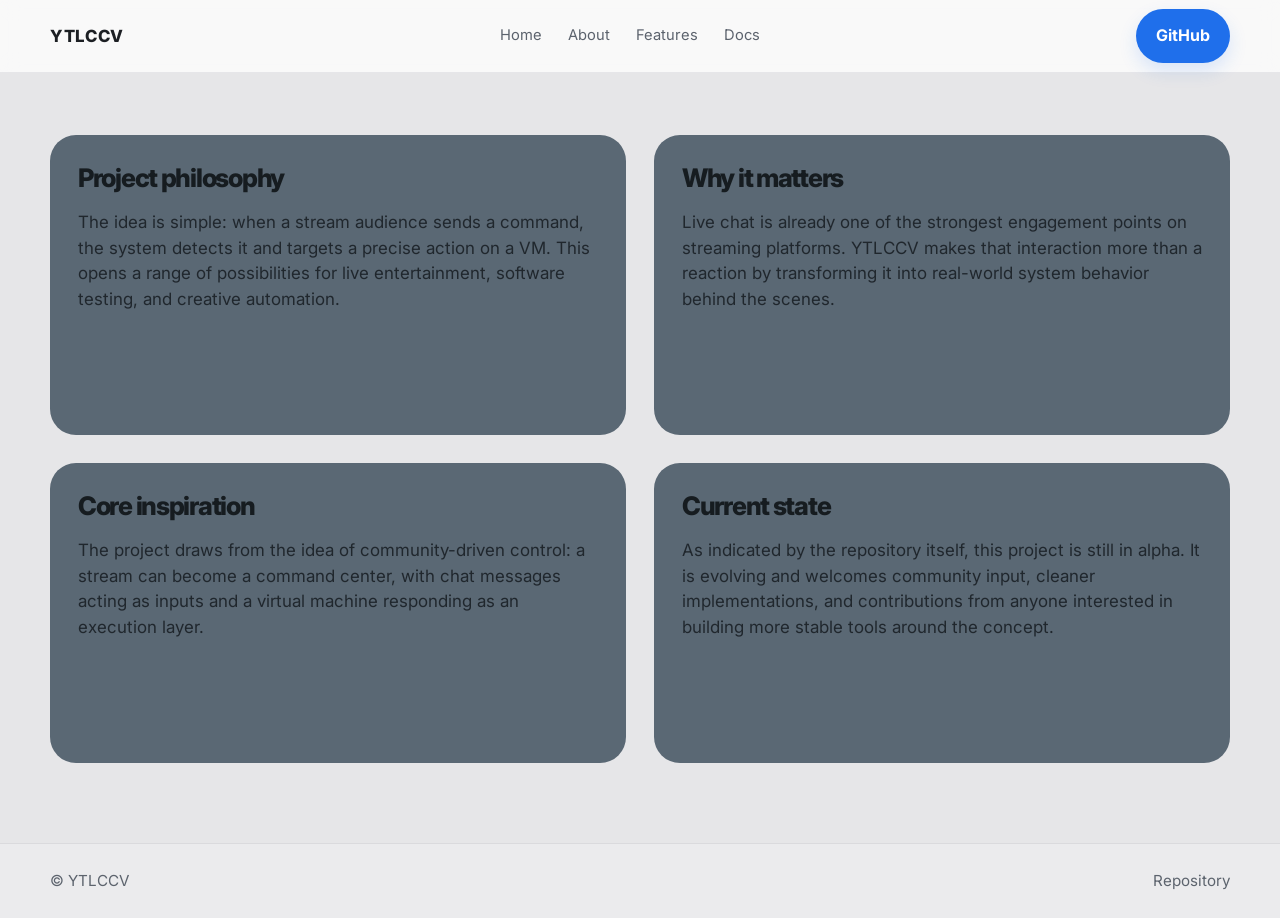
==== about.html @ c284165e "Creating base website structure with HTML, CSS, and JavaScript files." ====
<!DOCTYPE html>
<html lang="en">
  <head>
    <meta charset="UTF-8" />
    <meta name="viewport" content="width=device-width, initial-scale=1.0" />
    <meta name="description" content="About YTLCCV and the concept behind using YouTube live chat commands to control a virtual machine." />
    <title>About | YTLCCV</title>
    <link rel="preconnect" href="https://fonts.googleapis.com" />
    <link rel="preconnect" href="https://fonts.gstatic.com" crossorigin />
    <link href="https://fonts.googleapis.com/css2?family=Inter:wght@400;500;600;700;800&display=swap" rel="stylesheet" />
    <link rel="stylesheet" href="styles.css" />
  </head>
  <body>
    <header class="site-header muted-header">
      <div class="container nav">
        <div class="brand">YTLCCV</div>
        <nav class="nav-links" aria-label="Main navigation">
          <a href="index.html">Home</a>
          <a href="about.html">About</a>
          <a href="features.html">Features</a>
          <a href="docs.html">Docs</a>
        </nav>
        <a class="button button-primary" href="https://github.com/devffin/youtube-live-chat-commands-to-virtualbox-control" target="_blank" rel="noreferrer">GitHub</a>
      </div>
    </header>

    <main class="page-shell">
      <div class="container about-grid">
        <article class="feature-card feature-card-strong">
          <h3>Project philosophy</h3>
          <p>
            The idea is simple: when a stream audience sends a command, the system detects it and targets a precise action on a VM. This opens a range of possibilities for live entertainment, software testing, and creative automation.
          </p>
        </article>

        <article class="feature-card feature-card-strong">
          <h3>Why it matters</h3>
          <p>
            Live chat is already one of the strongest engagement points on streaming platforms. YTLCCV makes that interaction more than a reaction by transforming it into real-world system behavior behind the scenes.
          </p>
        </article>

        <article class="feature-card feature-card-strong">
          <h3>Core inspiration</h3>
          <p>
            The project draws from the idea of community-driven control: a stream can become a command center, with chat messages acting as inputs and a virtual machine responding as an execution layer.
          </p>
        </article>

        <article class="feature-card feature-card-strong">
          <h3>Current state</h3>
          <p>
            As indicated by the repository itself, this project is still in alpha. It is evolving and welcomes community input, cleaner implementations, and contributions from anyone interested in building more stable tools around the concept.
          </p>
        </article>
      </div>
    </main>

    <footer class="site-footer">
      <div class="container footer-inner">
        <p>© <span id="year"></span> YTLCCV</p>
        <a href="https://github.com/devffin/youtube-live-chat-commands-to-virtualbox-control" target="_blank" rel="noreferrer">Repository</a>
      </div>
    </footer>

    <script src="script.js"></script>
  </body>
</html>
---- styles.css ----
:root {
  --bg: #e6e6e8;
  --bg-soft: #f1f2f4;
  --surface: #fafafa;
  --card: #5a6874;
  --card-text: rgba(18, 23, 27, 0.94);
  --text: #1c1f23;
  --muted: #5c636d;
  --line: rgba(15, 23, 42, 0.08);
  --primary: #1f6feb;
  --primary-strong: #185ed0;
  --shadow: 0 12px 24px rgba(17, 24, 39, 0.06);
}

* {
  box-sizing: border-box;
}

html {
  scroll-behavior: smooth;
}

body {
  margin: 0;
  font-family: "Inter", sans-serif;
  background: var(--bg);
  color: var(--text);
  line-height: 1.6;
}

a {
  color: inherit;
  text-decoration: none;
}

img {
  display: block;
  max-width: 100%;
}

.container {
  width: min(1180px, calc(100% - 32px));
  margin: 0 auto;
}

.site-header {
  position: sticky;
  top: 0;
  z-index: 5;
  background: rgba(255, 255, 255, 0.72);
  border-bottom: 1px solid var(--line);
  backdrop-filter: blur(10px);
}

.muted-header {
  background: rgba(255, 255, 255, 0.74);
}

.nav {
  display: flex;
  align-items: center;
  justify-content: space-between;
  min-height: 72px;
  gap: 20px;
}

.brand {
  font-weight: 800;
  font-size: 1.05rem;
  letter-spacing: 0.04em;
}

.nav-links {
  display: flex;
  align-items: center;
  gap: 26px;
  color: var(--muted);
  font-size: 0.92rem;
}

.nav-links a:hover,
.nav-links a:focus-visible {
  color: var(--text);
}

.button {
  display: inline-flex;
  align-items: center;
  justify-content: center;
  border-radius: 999px;
  padding: 0.8rem 1.2rem;
  border: 1px solid transparent;
  font-weight: 700;
  transition: transform 0.2s ease;
}

.button:hover,
.button:focus-visible {
  transform: translateY(-1px);
}

.button-primary {
  background: var(--primary);
  color: #fff;
  box-shadow: 0 8px 18px rgba(31, 111, 235, 0.15);
}

.page-shell {
  padding: 42px 0 80px;
}

.intro-block {
  padding: 8px 0 18px;
}

.eyebrow {
  margin: 0 0 14px;
  color: var(--muted);
  text-transform: uppercase;
  letter-spacing: 0.1em;
  font-size: 0.72rem;
  font-weight: 700;
}

h1 {
  margin: 0;
  font-size: clamp(2.3rem, 4vw, 3.8rem);
  line-height: 1.06;
  letter-spacing: -0.06em;
  max-width: 760px;
}

.lead {
  margin: 18px 0 0;
  max-width: 740px;
  color: var(--muted);
  font-size: 1.1rem;
}

.card-grid,
.about-grid {
  display: grid;
  grid-template-columns: repeat(2, minmax(0, 1fr));
  gap: 28px 28px;
  margin-top: 20px;
}

.feature-card {
  background: var(--card);
  border-radius: 26px;
  min-height: 270px;
  padding: 28px 28px 22px;
  box-shadow: none;
  display: flex;
  flex-direction: column;
  justify-content: flex-start;
}

.feature-card-strong {
  min-height: 300px;
}

.feature-card h3 {
  margin: 0 0 18px;
  font-size: clamp(1.6rem, 2vw, 2rem);
  line-height: 1.15;
  letter-spacing: -0.05em;
  color: var(--card-text);
  font-weight: 800;
}

.feature-card p {
  margin: 0;
  color: rgba(18, 23, 27, 0.8);
  font-size: 1.06rem;
  line-height: 1.5;
}

.site-footer {
  border-top: 1px solid var(--line);
  background: rgba(255, 255, 255, 0.2);
}

.footer-inner {
  min-height: 74px;
  display: flex;
  align-items: center;
  justify-content: space-between;
  gap: 16px;
  color: var(--muted);
  font-size: 0.95rem;
}

@media (max-width: 820px) {
  .nav {
    flex-wrap: wrap;
    justify-content: center;
    padding: 18px 0;
  }

  .nav-links {
    order: 3;
    width: 100%;
    justify-content: center;
    flex-wrap: wrap;
  }

  .card-grid,
  .about-grid {
    grid-template-columns: 1fr;
  }

  .feature-card {
    min-height: initial;
  }

  .footer-inner {
    flex-direction: column;
    justify-content: center;
    padding: 18px 0;
  }
}
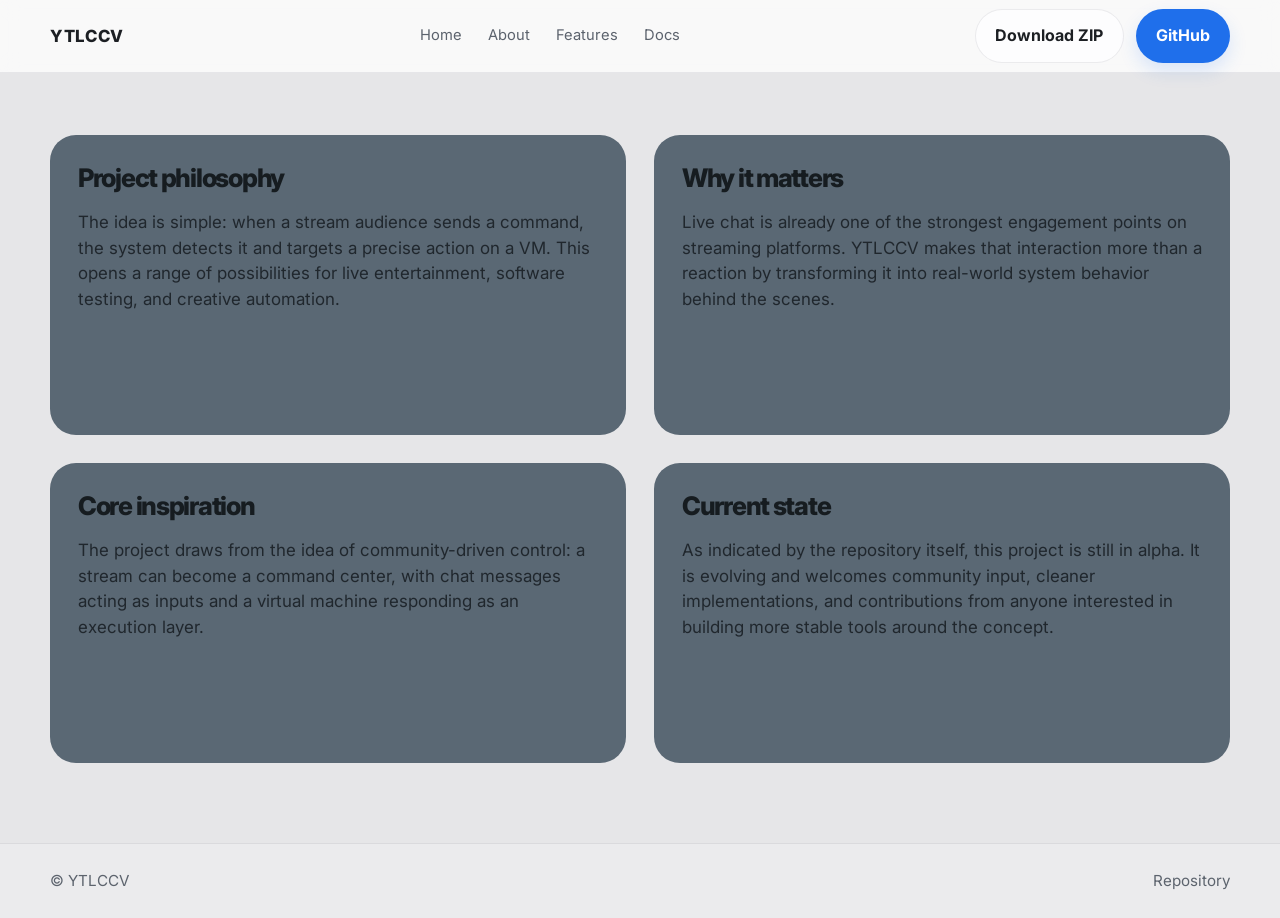
==== commit f70035b4: "Added a button to download the zip file of the project." ====
--- a/about.html
+++ b/about.html
@@ -20,7 +20,10 @@
           <a href="features.html">Features</a>
           <a href="docs.html">Docs</a>
         </nav>
-        <a class="button button-primary" href="https://github.com/devffin/youtube-live-chat-commands-to-virtualbox-control" target="_blank" rel="noreferrer">GitHub</a>
+        <div class="header-actions">
+          <a class="button button-secondary" href="https://github.com/devffin/youtube-live-chat-commands-to-virtualbox-control/archive/refs/heads/main.zip" download="ytlccv-source.zip" target="_blank" rel="noreferrer">Download ZIP</a>
+          <a class="button button-primary" href="https://github.com/devffin/youtube-live-chat-commands-to-virtualbox-control" target="_blank" rel="noreferrer">GitHub</a>
+        </div>
       </div>
     </header>
 
--- a/styles.css
+++ b/styles.css
@@ -99,10 +99,22 @@
   transform: translateY(-1px);
 }
 
+.header-actions {
+  display: flex;
+  align-items: center;
+  gap: 12px;
+}
+
 .button-primary {
   background: var(--primary);
   color: #fff;
   box-shadow: 0 8px 18px rgba(31, 111, 235, 0.15);
+}
+
+.button-secondary {
+  background: rgba(255, 255, 255, 0.7);
+  color: var(--text);
+  border-color: var(--line);
 }
 
 .page-shell {
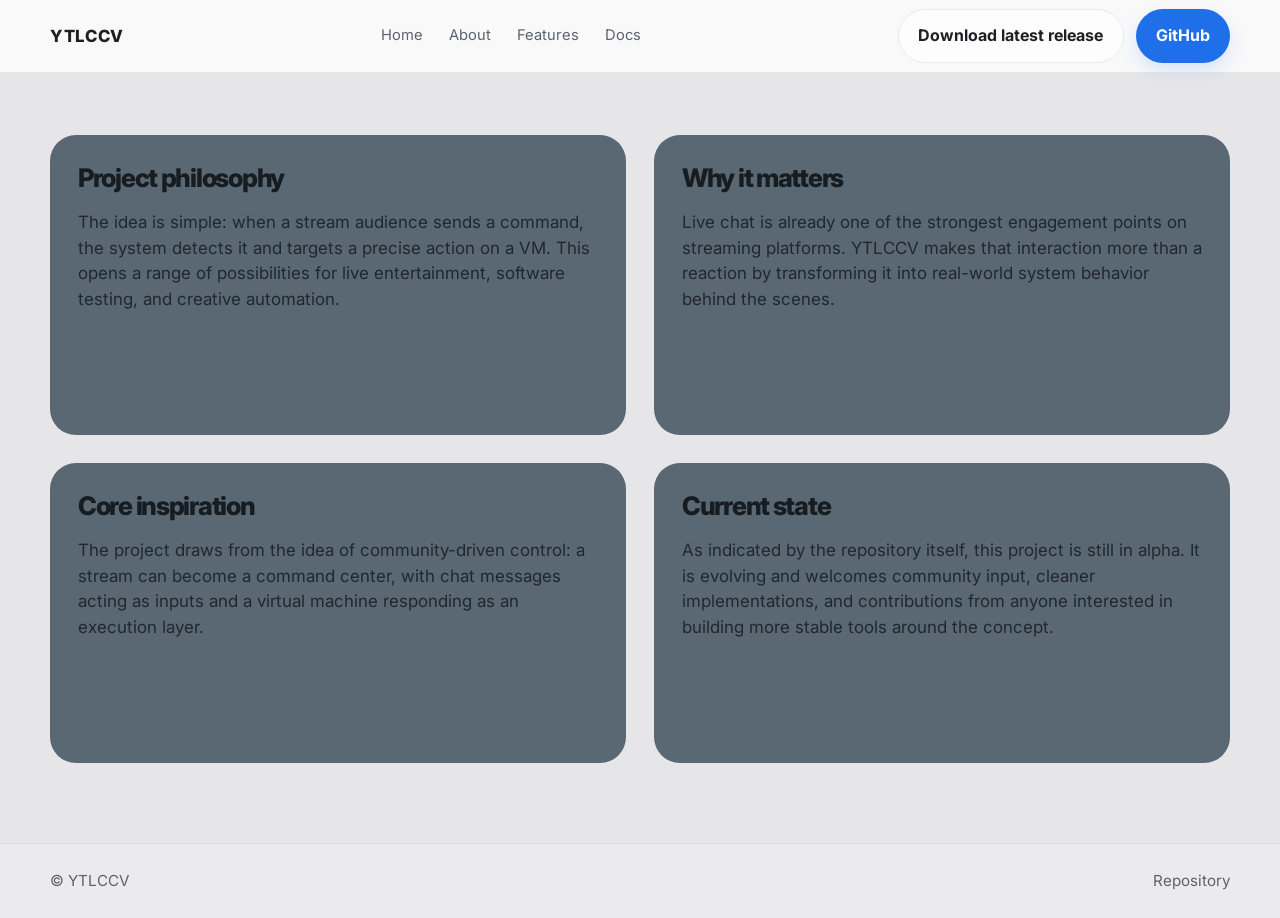
==== commit d0e66cef: "Make function properly download latest release instead of main branch zip file." ====
--- a/about.html
+++ b/about.html
@@ -21,7 +21,7 @@
           <a href="docs.html">Docs</a>
         </nav>
         <div class="header-actions">
-          <a class="button button-secondary" href="https://github.com/devffin/youtube-live-chat-commands-to-virtualbox-control/archive/refs/heads/main.zip" download="ytlccv-source.zip" target="_blank" rel="noreferrer">Download ZIP</a>
+          <a class="button button-secondary" href="https://github.com/devffin/youtube-live-chat-commands-to-virtualbox-control/archive/refs/tags/v0.1.1.zip" download="ytlccv-v0.1.1-source.zip" target="_blank" rel="noreferrer">Download latest release</a>
           <a class="button button-primary" href="https://github.com/devffin/youtube-live-chat-commands-to-virtualbox-control" target="_blank" rel="noreferrer">GitHub</a>
         </div>
       </div>
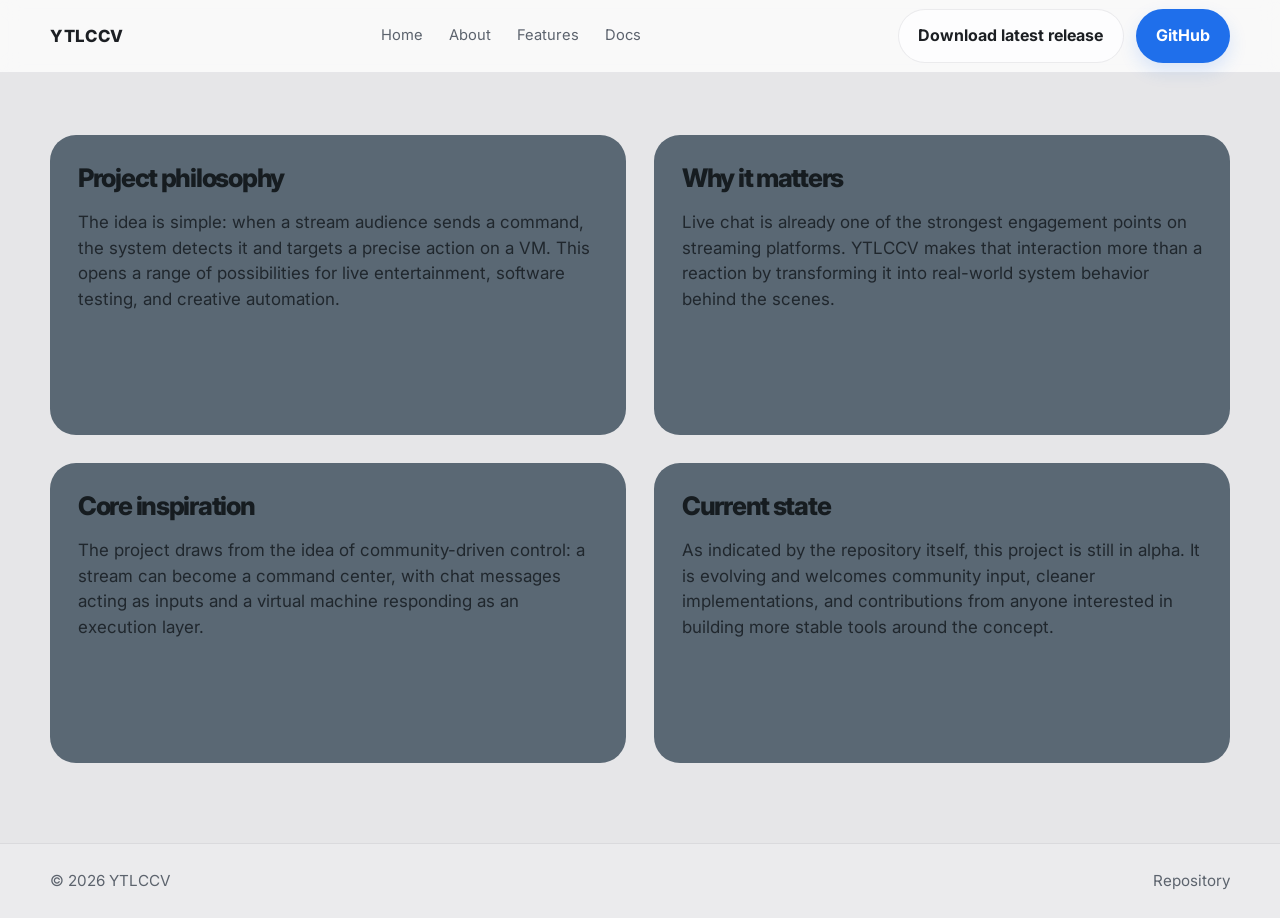
==== commit 30f929b9: "Modified download.html to update the PowerShell command for downloading the script. The new command " ====
--- a/about.html
+++ b/about.html
@@ -21,7 +21,7 @@
           <a href="docs.html">Docs</a>
         </nav>
         <div class="header-actions">
-          <a class="button button-secondary" href="https://github.com/devffin/youtube-live-chat-commands-to-virtualbox-control/archive/refs/tags/v0.1.1.zip" download="ytlccv-v0.1.1-source.zip" target="_blank" rel="noreferrer">Download latest release</a>
+          <a class="button button-secondary" href="download.html">Download latest release</a>
           <a class="button button-primary" href="https://github.com/devffin/youtube-live-chat-commands-to-virtualbox-control" target="_blank" rel="noreferrer">GitHub</a>
         </div>
       </div>
--- a/styles.css
+++ b/styles.css
@@ -149,6 +149,58 @@
   font-size: 1.1rem;
 }
 
+.download-panel {
+  margin-top: 28px;
+  overflow: hidden;
+  border-radius: 18px;
+  background: #20252b;
+  color: #f4f6f8;
+  box-shadow: var(--shadow);
+}
+
+.command-header {
+  display: flex;
+  align-items: center;
+  justify-content: space-between;
+  gap: 16px;
+  padding: 14px 18px;
+  border-bottom: 1px solid rgba(255, 255, 255, 0.12);
+  color: #b8c0c9;
+  font-size: 0.85rem;
+  font-weight: 700;
+}
+
+.copy-button {
+  border: 1px solid rgba(255, 255, 255, 0.2);
+  border-radius: 6px;
+  padding: 0.45rem 0.7rem;
+  background: transparent;
+  color: #f4f6f8;
+  cursor: pointer;
+  font: inherit;
+}
+
+.copy-button:hover,
+.copy-button:focus-visible {
+  background: rgba(255, 255, 255, 0.1);
+}
+
+.download-panel pre {
+  margin: 0;
+  overflow-x: auto;
+  padding: 24px 18px 10px;
+  font: 0.94rem/1.7 "SFMono-Regular", Consolas, "Liberation Mono", monospace;
+  white-space: pre-wrap;
+  overflow-wrap: anywhere;
+}
+
+.command-note {
+  margin: 0;
+  padding: 0 18px 20px;
+  color: #aeb7c1;
+  font-size: 0.9rem;
+}
+
 .card-grid,
 .about-grid {
   display: grid;
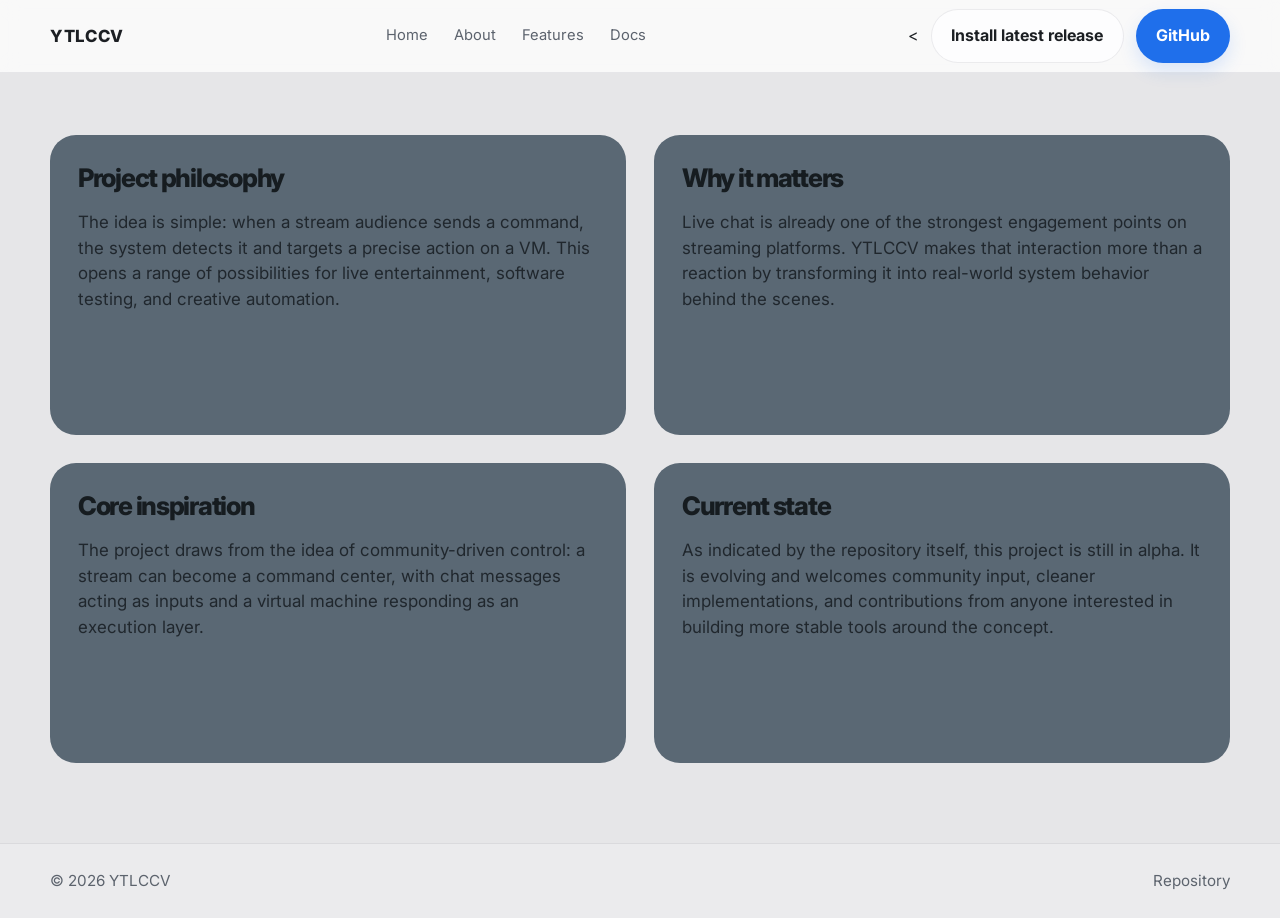
==== commit 0f2659c9: "Replaced "Download latest release" with "Install latest release" in the header actions of index.html" ====
--- a/about.html
+++ b/about.html
@@ -21,7 +21,7 @@
           <a href="docs.html">Docs</a>
         </nav>
         <div class="header-actions">
-          <a class="button button-secondary" href="download.html">Download latest release</a>
+          <<a class="button button-secondary" href="download.html">Install latest release</a>
           <a class="button button-primary" href="https://github.com/devffin/youtube-live-chat-commands-to-virtualbox-control" target="_blank" rel="noreferrer">GitHub</a>
         </div>
       </div>
